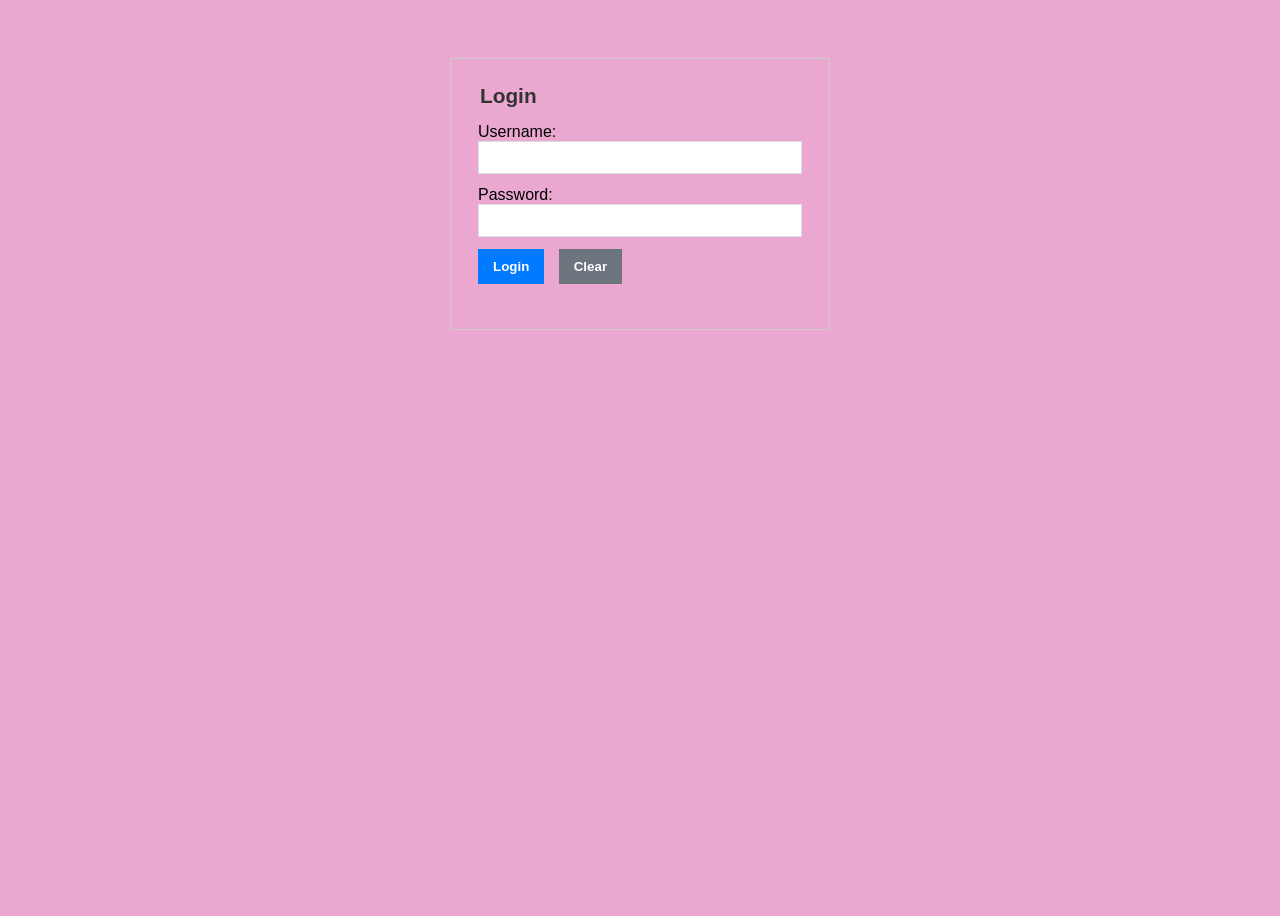
==== login.html @ 3463c51b "Add files via upload" ====
<!DOCTYPE html>
<html>
<head>
	<meta charset='utf-8'>
	<meta http-equiv='X-UA-Compatible' content='IE=edge'>
	<title>Page Title</title>
	<meta name='viewport' content='width=device-width, initial-scale=1'>
	<link rel='stylesheet' type='text/css' media='screen' href='main.css'>
	<script src='login.js'></script>
</head>
<body>
	<form name="myLogin" id = "myLogin">
		<fieldset>
			<legend>Login</legend>
			Username: 
			<input type="text" name="username" id="username" required>
			<br>
			Password: 
			<input type="password" name="password" required>
			<br>
			<input type="submit" value="Login">
			<input type="reset" value="Clear">
		</fieldset>
	</form>
</body>
</html>
---- main.css ----
* {
    box-sizing: border-box;
    font-family: Arial, sans-serif;
}

body {
    background-color: #eaa8d0; 
    display: flex;
    justify-content: center; 
    align-items: flex-start; 
    padding-top: 50px; 
    min-height: 100vh;
}

form {
    background-color: #eaa8d0;
    padding: 25px;
    border: 1px solid #ccc; 
    width: 100%;
    max-width: 380px; 
}


fieldset {
    border: none;
    padding: 0;
    margin-bottom: 20px;
}

legend {
    font-size: 1.3em;
    font-weight: bold;
    color: #333;
    margin-bottom: 15px;
}


input[type="text"],
input[type="password"],
input[type="email"],
input[type="date"] {
    width: 100%;
    padding: 8px;
    margin-bottom: 12px; 
    border: 1px solid #ddd;
}


input[type="submit"],
input[type="reset"] {
    padding: 10px 15px;
    border: none;
    cursor: pointer;
    font-weight: bold;
    margin-right: 10px;
}


input[type="submit"] {
    background-color: #007bff;
    color: white;
}

input[type="submit"]:hover {
    background-color: #0056b3;
}

input[type="reset"] {
    background-color: #6c757d; 
    color: white;
}
span {
    color: red; 
}
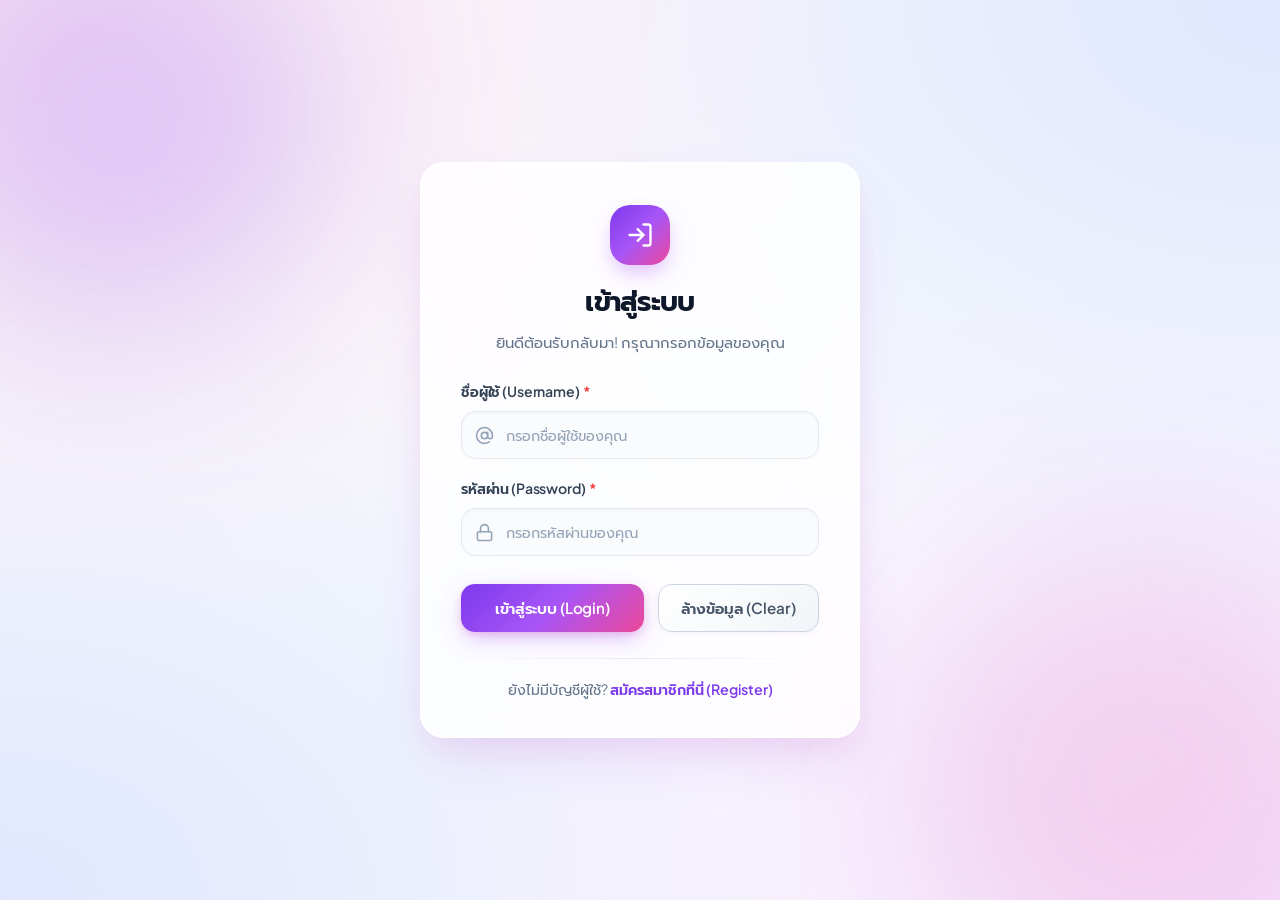
==== commit ccf9da37: "Update" ====
--- a/login.html
+++ b/login.html
@@ -1,26 +1,98 @@
 <!DOCTYPE html>
-<html>
+<html lang="th">
 <head>
 	<meta charset='utf-8'>
 	<meta http-equiv='X-UA-Compatible' content='IE=edge'>
-	<title>Page Title</title>
+	<title>เข้าสู่ระบบสมาชิก | Member Login</title>
 	<meta name='viewport' content='width=device-width, initial-scale=1'>
+	<meta name="description" content="หน้าเข้าสู่ระบบสมาชิก สวยงาม ทันสมัย ใช้งานง่าย">
+	<!-- Google Fonts -->
+	<link rel="preconnect" href="https://fonts.googleapis.com">
+	<link rel="preconnect" href="https://fonts.gstatic.com" crossorigin>
+	<link href="https://fonts.googleapis.com/css2?family=Plus+Jakarta+Sans:wght@400;500;600;700&family=Prompt:wght@300;400;500;600;700&display=swap" rel="stylesheet">
 	<link rel='stylesheet' type='text/css' media='screen' href='main.css'>
 	<script src='login.js'></script>
 </head>
 <body>
-	<form name="myLogin" id = "myLogin">
-		<fieldset>
-			<legend>Login</legend>
-			Username: 
-			<input type="text" name="username" id="username" required>
-			<br>
-			Password: 
-			<input type="password" name="password" required>
-			<br>
-			<input type="submit" value="Login">
-			<input type="reset" value="Clear">
-		</fieldset>
-	</form>
+	<main class="page-wrapper login-mode">
+		<form name="myLogin" id="myLogin">
+			<fieldset>
+				<!-- Form Header -->
+				<header class="form-header">
+					<div class="header-icon-wrapper" aria-hidden="true">
+						<svg viewBox="0 0 24 24" fill="none" stroke="currentColor" stroke-width="2" stroke-linecap="round" stroke-linejoin="round">
+							<path d="M15 3h4a2 2 0 0 1 2 2v14a2 2 0 0 1-2 2h-4"></path>
+							<polyline points="10 17 15 12 10 7"></polyline>
+							<line x1="15" y1="12" x2="3" y2="12"></line>
+						</svg>
+					</div>
+					<legend>เข้าสู่ระบบ</legend>
+					<p class="form-subtitle">ยินดีต้อนรับกลับมา! กรุณากรอกข้อมูลของคุณ</p>
+				</header>
+
+				<!-- Friendly Hint when arrived from registration -->
+				<div id="registeredHint" class="info-hint-box" style="display: none;" role="status">
+					<span>✨ ได้รับข้อมูลบัญชีจากการลงทะเบียนแล้ว! กรุณากรอกชื่อผู้ใช้และรหัสผ่านเพื่อเข้าสู่ระบบ</span>
+				</div>
+
+				<!-- Username Field -->
+				<div class="form-group">
+					<label for="username">ชื่อผู้ใช้ (Username)<span class="req-star">*</span></label>
+					<div class="input-control">
+						<span class="input-icon" aria-hidden="true">
+							<svg viewBox="0 0 24 24" fill="none" stroke="currentColor" stroke-width="2" stroke-linecap="round" stroke-linejoin="round">
+								<circle cx="12" cy="12" r="4"></circle>
+								<path d="M16 8v5a3 3 0 0 0 6 0v-1a10 10 0 1 0-3.92 7.94"></path>
+							</svg>
+						</span>
+						<input type="text" name="username" id="username" placeholder="กรอกชื่อผู้ใช้ของคุณ" required autocomplete="username">
+					</div>
+				</div>
+
+				<!-- Password Field -->
+				<div class="form-group">
+					<label for="password">รหัสผ่าน (Password)<span class="req-star">*</span></label>
+					<div class="input-control">
+						<span class="input-icon" aria-hidden="true">
+							<svg viewBox="0 0 24 24" fill="none" stroke="currentColor" stroke-width="2" stroke-linecap="round" stroke-linejoin="round">
+								<rect x="3" y="11" width="18" height="11" rx="2" ry="2"></rect>
+								<path d="M7 11V7a5 5 0 0 1 10 0v4"></path>
+							</svg>
+						</span>
+						<input type="password" name="password" id="password" placeholder="กรอกรหัสผ่านของคุณ" required autocomplete="current-password">
+					</div>
+				</div>
+
+				<!-- Action Buttons -->
+				<div class="button-actions-group">
+					<input type="submit" value="เข้าสู่ระบบ (Login)">
+					<input type="reset" value="ล้างข้อมูล (Clear)">
+				</div>
+
+				<!-- Card Footer Link -->
+				<div class="form-footer-divider"></div>
+				<p class="switch-page-prompt">
+					ยังไม่มีบัญชีผู้ใช้? <a href="index.html">สมัครสมาชิกที่นี่ (Register)</a>
+				</p>
+			</fieldset>
+		</form>
+	</main>
+
+	<!-- Auto-detect registration query parameters -->
+	<script>
+		document.addEventListener('DOMContentLoaded', function() {
+			try {
+				var urlParams = new URLSearchParams(window.location.search);
+				if (urlParams.get('username')) {
+					var hintBox = document.getElementById('registeredHint');
+					if (hintBox) {
+						hintBox.style.display = 'flex';
+					}
+				}
+			} catch (e) {
+				console.error(e);
+			}
+		});
+	</script>
 </body>
 </html>
--- a/main.css
+++ b/main.css
@@ -1,75 +1,707 @@
+/* ==========================================================================
+   Modern & Premium Glassmorphism Design System for Register & Login Forms
+   ========================================================================== */
+
+@import url('https://fonts.googleapis.com/css2?family=Plus+Jakarta+Sans:wght@400;500;600;700&family=Prompt:wght@300;400;500;600;700&display=swap');
+
+:root {
+    /* Color Palette - Vibrant Indigo, Soft Violet & Rose Pastels */
+    --primary: #7c3aed;
+    --primary-hover: #6d28d9;
+    --primary-gradient: linear-gradient(135deg, #7c3aed 0%, #a855f7 50%, #ec4899 100%);
+    --primary-glow: rgba(168, 85, 247, 0.4);
+
+    /* Pastel Purple / Pink Focus Palette */
+    --focus-border: #c084fc;
+    --focus-ring: rgba(192, 132, 252, 0.28);
+    --focus-glow: rgba(236, 72, 153, 0.18);
+
+    /* Reset / Clear Button Gradient */
+    --btn-reset-gradient: linear-gradient(135deg, #ffffff 0%, #f8fafc 50%, #f1f5f9 100%);
+    --btn-reset-border: #cbd5e1;
+    --btn-reset-text: #475569;
+    --btn-reset-hover-gradient: linear-gradient(135deg, #faf5ff 0%, #f3e8ff 100%);
+    --btn-reset-hover-border: #d8b4fe;
+    --btn-reset-hover-text: #7e22ce;
+
+    /* Background Mesh kept as original */
+    --bg-mesh-1: #e0e7ff;
+    --bg-mesh-2: #fae8ff;
+    --bg-mesh-3: #fce7f3;
+    --bg-base: #f8fafc;
+
+    /* Glassmorphism Card Surface */
+    --surface-glass: rgba(255, 255, 255, 0.82);
+    --surface-border: rgba(255, 255, 255, 0.88);
+    --surface-input: rgba(248, 250, 252, 0.78);
+    --surface-input-focus: #ffffff;
+    --input-border: #e2e8f0;
+    --input-border-hover: #cbd5e1;
+
+    --text-primary: #0f172a;
+    --text-secondary: #334155;
+    --text-muted: #64748b;
+    --text-accent: #7c3aed;
+
+    --error-bg: #fef2f2;
+    --error-border: #fecaca;
+    --error-text: #dc2626;
+
+    /* Shadows & Depth */
+    --shadow-card: 
+        0 25px 60px -15px rgba(124, 58, 237, 0.14),
+        0 15px 30px -5px rgba(236, 72, 153, 0.08),
+        0 0 0 1px rgba(255, 255, 255, 0.9) inset,
+        0 2px 4px rgba(0, 0, 0, 0.02);
+    --shadow-card-hover:
+        0 30px 70px -15px rgba(124, 58, 237, 0.2),
+        0 18px 36px -5px rgba(236, 72, 153, 0.12),
+        0 0 0 1px rgba(255, 255, 255, 0.95) inset;
+    
+    --shadow-input-inset: inset 0 2px 4px rgba(0, 0, 0, 0.028);
+    --shadow-input-focus: 
+        0 0 0 4px var(--focus-ring),
+        0 0 18px var(--focus-glow),
+        inset 0 1px 2px rgba(0, 0, 0, 0.01);
+    
+    --shadow-button-primary: 
+        0 8px 24px -4px rgba(168, 85, 247, 0.42),
+        0 3px 8px -2px rgba(236, 72, 153, 0.3);
+    --shadow-button-hover: 
+        0 14px 30px -4px rgba(168, 85, 247, 0.55),
+        0 6px 14px -2px rgba(236, 72, 153, 0.38);
+    --shadow-button-reset:
+        0 2px 6px rgba(0, 0, 0, 0.04);
+    --shadow-button-reset-hover:
+        0 8px 20px -4px rgba(192, 132, 252, 0.28);
+
+    /* Radii & Transitions */
+    --radius-card: 24px;
+    --radius-input: 14px;
+    --radius-pill: 9999px;
+    --transition: all 0.22s cubic-bezier(0.16, 1, 0.3, 1);
+}
+
+/* ==========================================================================
+   Base & Reset
+   ========================================================================== */
 
 * {
+    margin: 0;
+    padding: 0;
     box-sizing: border-box;
-    font-family: Arial, sans-serif;
+    font-family: 'Plus Jakarta Sans', 'Prompt', -apple-system, BlinkMacSystemFont, 'Segoe UI', Roboto, sans-serif;
+    -webkit-font-smoothing: antialiased;
+    -moz-osx-font-smoothing: grayscale;
 }
 
 body {
-    background-color: #eaa8d0; 
+    min-height: 100vh;
     display: flex;
-    justify-content: center; 
-    align-items: flex-start; 
-    padding-top: 50px; 
-    min-height: 100vh;
-}
-
+    justify-content: center;
+    align-items: center;
+    padding: 44px 20px;
+    background-color: var(--bg-base);
+    background-image: 
+        radial-gradient(at 0% 0%, var(--bg-mesh-3) 0px, transparent 50%),
+        radial-gradient(at 100% 0%, var(--bg-mesh-1) 0px, transparent 50%),
+        radial-gradient(at 100% 100%, var(--bg-mesh-2) 0px, transparent 50%),
+        radial-gradient(at 0% 100%, #e0e7ff 0px, transparent 50%);
+    background-attachment: fixed;
+    position: relative;
+    overflow-x: hidden;
+    color: var(--text-primary);
+}
+
+/* Atmospheric Ambient Glowing Orbs */
+body::before,
+body::after {
+    content: '';
+    position: fixed;
+    border-radius: 50%;
+    filter: blur(90px);
+    z-index: 0;
+    pointer-events: none;
+    opacity: 0.65;
+    animation: floatAmbient 18s ease-in-out infinite alternate;
+}
+
+body::before {
+    width: 440px;
+    height: 440px;
+    top: -100px;
+    left: -100px;
+    background: radial-gradient(circle, rgba(168, 85, 247, 0.45) 0%, rgba(99, 102, 241, 0.25) 100%);
+}
+
+body::after {
+    width: 480px;
+    height: 480px;
+    bottom: -120px;
+    right: -100px;
+    background: radial-gradient(circle, rgba(244, 114, 182, 0.4) 0%, rgba(139, 92, 246, 0.2) 100%);
+    animation-delay: -9s;
+}
+
+@keyframes floatAmbient {
+    0% {
+        transform: translate(0, 0) scale(1);
+    }
+    100% {
+        transform: translate(40px, 30px) scale(1.12);
+    }
+}
+
+/* ==========================================================================
+   Page Container & Form Wrapper
+   ========================================================================== */
+
+.page-wrapper {
+    width: 100%;
+    max-width: 530px;
+    position: relative;
+    z-index: 1;
+    animation: fadeInUp 0.45s cubic-bezier(0.16, 1, 0.3, 1);
+}
+
+.page-wrapper.login-mode {
+    max-width: 440px;
+}
+
+/* Main Card Container with Enhanced Glassmorphism & Soft Drop Shadow */
 form {
-    background-color: #eaa8d0;
-    padding: 25px;
-    border: 1px solid #ccc; 
+    background: var(--surface-glass);
+    backdrop-filter: blur(24px) saturate(190%);
+    -webkit-backdrop-filter: blur(24px) saturate(190%);
+    border: 1px solid var(--surface-border);
+    border-radius: var(--radius-card);
+    padding: 42px 40px 36px 40px;
+    box-shadow: var(--shadow-card);
+    transition: var(--transition);
+    position: relative;
     width: 100%;
-    max-width: 380px; 
-}
-
+}
+
+form:hover {
+    box-shadow: var(--shadow-card-hover);
+    border-color: rgba(255, 255, 255, 0.95);
+}
 
 fieldset {
     border: none;
     padding: 0;
+    margin: 0;
+}
+
+/* ==========================================================================
+   Form Header & Typography Hierarchy
+   ========================================================================== */
+
+.form-header {
+    text-align: center;
+    margin-bottom: 28px;
+}
+
+.header-icon-wrapper {
+    width: 60px;
+    height: 60px;
+    margin: 0 auto 16px auto;
+    border-radius: 20px;
+    background: var(--primary-gradient);
+    display: flex;
+    align-items: center;
+    justify-content: center;
+    color: #ffffff;
+    box-shadow: 0 10px 22px -4px var(--primary-glow);
+    transition: var(--transition);
+}
+
+.header-icon-wrapper:hover {
+    transform: scale(1.08) rotate(-4deg);
+    box-shadow: 0 14px 28px -4px var(--primary-glow);
+}
+
+.header-icon-wrapper svg {
+    width: 28px;
+    height: 28px;
+}
+
+legend {
+    font-size: 1.72rem;
+    font-weight: 700;
+    color: var(--text-primary);
+    letter-spacing: -0.025em;
+    margin-bottom: 8px;
+    display: block;
+    width: 100%;
+    text-align: center;
+}
+
+.form-subtitle {
+    font-size: 0.93rem;
+    color: var(--text-muted);
+    line-height: 1.55;
+    margin-bottom: 8px;
+}
+
+/* Badge for requirement info */
+.required-info-badge {
+    display: inline-flex;
+    align-items: center;
+    gap: 6px;
+    background: rgba(168, 85, 247, 0.09);
+    border: 1px solid rgba(168, 85, 247, 0.18);
+    color: var(--primary);
+    font-size: 0.79rem;
+    font-weight: 600;
+    padding: 5px 12px;
+    border-radius: var(--radius-pill);
+    margin-top: 6px;
+}
+
+.badge-dot {
+    width: 6px;
+    height: 6px;
+    border-radius: 50%;
+    background: var(--primary);
+}
+
+/* ==========================================================================
+   Error Alert Message Box (#errormsg)
+   ========================================================================== */
+
+#errormsg {
+    display: none;
+    width: 100%;
+    background-color: var(--error-bg);
+    border: 1px solid var(--error-border);
+    color: var(--error-text);
+    padding: 12px 16px;
+    border-radius: var(--radius-input);
+    font-size: 0.88rem;
+    font-weight: 500;
+    line-height: 1.45;
+    margin-bottom: 22px;
+    align-items: center;
+    gap: 10px;
+    box-shadow: 0 4px 14px rgba(220, 38, 38, 0.08);
+}
+
+/* Display error message automatically when populated with text */
+#errormsg:not(:empty) {
+    display: flex;
+    animation: shakeAlert 0.4s cubic-bezier(0.36, 0.07, 0.19, 0.97) both;
+}
+
+#errormsg::before {
+    content: '⚠️';
+    font-size: 1.05rem;
+    flex-shrink: 0;
+}
+
+@keyframes shakeAlert {
+    10%, 90% { transform: translate3d(-1px, 0, 0); }
+    20%, 80% { transform: translate3d(2px, 0, 0); }
+    30%, 50%, 70% { transform: translate3d(-3px, 0, 0); }
+    40%, 60% { transform: translate3d(3px, 0, 0); }
+}
+
+/* Info Box / Notification for Login query params */
+.info-hint-box {
+    display: flex;
+    align-items: center;
+    gap: 10px;
+    background: rgba(16, 185, 129, 0.08);
+    border: 1px solid rgba(16, 185, 129, 0.25);
+    color: #047857;
+    padding: 12px 16px;
+    border-radius: var(--radius-input);
+    font-size: 0.86rem;
+    font-weight: 500;
+    margin-bottom: 22px;
+}
+
+/* ==========================================================================
+   Form Fields, Inset Shadow & Pastel Glow Focus States
+   ========================================================================== */
+
+.form-group {
     margin-bottom: 20px;
-}
-
-legend {
-    font-size: 1.3em;
-    font-weight: bold;
-    color: #333;
-    margin-bottom: 15px;
-}
-
+    position: relative;
+    text-align: left;
+}
+
+.form-row {
+    display: grid;
+    grid-template-columns: 1fr 1fr;
+    gap: 16px;
+}
+
+label {
+    display: block;
+    font-size: 0.88rem;
+    font-weight: 600;
+    color: var(--text-secondary);
+    margin-bottom: 8px;
+    letter-spacing: -0.01em;
+}
+
+.req-star {
+    color: #ef4444;
+    margin-left: 3px;
+    font-weight: 700;
+}
+
+/* Modern Input Controls with Inset Shadow & Pastel Glow */
+.input-control {
+    position: relative;
+    display: flex;
+    align-items: center;
+    width: 100%;
+}
+
+.input-icon {
+    position: absolute;
+    left: 14px;
+    color: #94a3b8;
+    pointer-events: none;
+    display: flex;
+    align-items: center;
+    justify-content: center;
+    transition: color 0.2s ease;
+    z-index: 2;
+}
+
+.input-icon svg {
+    width: 19px;
+    height: 19px;
+}
 
 input[type="text"],
 input[type="password"],
 input[type="email"],
 input[type="date"] {
     width: 100%;
-    padding: 8px;
-    margin-bottom: 12px; 
-    border: 1px solid #ddd;
-}
-
+    height: 48px;
+    padding: 0 14px 0 44px;
+    font-size: 0.93rem;
+    color: var(--text-primary);
+    background-color: var(--surface-input);
+    border: 1.5px solid var(--input-border);
+    border-radius: var(--radius-input);
+    box-shadow: var(--shadow-input-inset);
+    transition: var(--transition);
+    outline: none;
+}
+
+/* Input when icon is not present */
+.no-icon input[type="text"],
+.no-icon input[type="password"],
+.no-icon input[type="email"],
+.no-icon input[type="date"] {
+    padding-left: 14px;
+}
+
+/* Placeholder styling */
+input::placeholder {
+    color: #94a3b8;
+    font-weight: 400;
+    font-size: 0.9rem;
+}
+
+/* Hover State */
+input[type="text"]:hover,
+input[type="password"]:hover,
+input[type="email"]:hover,
+input[type="date"]:hover {
+    border-color: var(--input-border-hover);
+    background-color: #ffffff;
+    box-shadow: inset 0 1px 2px rgba(0, 0, 0, 0.02);
+}
+
+/* Premium Pastel Violet/Pink Glowing Focus State */
+input[type="text"]:focus,
+input[type="password"]:focus,
+input[type="email"]:focus,
+input[type="date"]:focus {
+    border-color: var(--focus-border);
+    background-color: var(--surface-input-focus);
+    box-shadow: var(--shadow-input-focus);
+    transform: translateY(-1.5px);
+}
+
+.input-control:focus-within .input-icon {
+    color: #a855f7;
+}
+
+/* Date Input Specifics */
+input[type="date"] {
+    cursor: pointer;
+    font-family: inherit;
+    color: var(--text-primary);
+}
+
+input[type="date"]::-webkit-calendar-picker-indicator {
+    cursor: pointer;
+    opacity: 0.6;
+    transition: opacity 0.2s ease;
+    filter: invert(0.2);
+}
+
+input[type="date"]:hover::-webkit-calendar-picker-indicator,
+input[type="date"]:focus::-webkit-calendar-picker-indicator {
+    opacity: 1;
+}
+
+/* ==========================================================================
+   Gender Interactive Cards / Segmented Options
+   ========================================================================== */
+
+.gender-options-grid {
+    display: grid;
+    grid-template-columns: repeat(3, 1fr);
+    gap: 12px;
+}
+
+.gender-card {
+    position: relative;
+    cursor: pointer;
+    margin: 0;
+}
+
+.gender-card input[type="radio"] {
+    position: absolute;
+    opacity: 0;
+    width: 0;
+    height: 0;
+}
+
+.gender-content {
+    display: flex;
+    align-items: center;
+    justify-content: center;
+    gap: 6px;
+    height: 46px;
+    padding: 0 12px;
+    background: var(--surface-input);
+    border: 1.5px solid var(--input-border);
+    border-radius: var(--radius-input);
+    box-shadow: var(--shadow-input-inset);
+    font-size: 0.88rem;
+    font-weight: 500;
+    color: var(--text-secondary);
+    transition: var(--transition);
+    user-select: none;
+}
+
+.gender-card:hover .gender-content {
+    border-color: var(--input-border-hover);
+    background: #ffffff;
+    transform: translateY(-1.5px);
+}
+
+/* Radio Checked State with Pastel Glow */
+.gender-card input[type="radio"]:checked + .gender-content {
+    background: linear-gradient(135deg, rgba(168, 85, 247, 0.12) 0%, rgba(236, 72, 153, 0.08) 100%);
+    border-color: var(--focus-border);
+    color: #6b21a8;
+    font-weight: 600;
+    box-shadow: 0 4px 14px rgba(192, 132, 252, 0.22);
+    transform: translateY(-1.5px);
+}
+
+.gender-icon {
+    font-size: 1rem;
+}
+
+/* ==========================================================================
+   Action Buttons (Register, Login, Reset, Clear) with Gradients & Hover Effects
+   ========================================================================== */
+
+.button-actions-group {
+    display: flex;
+    align-items: center;
+    gap: 14px;
+    margin-top: 28px;
+}
 
 input[type="submit"],
 input[type="reset"] {
-    padding: 10px 15px;
+    height: 48px;
+    padding: 0 22px;
+    border-radius: var(--radius-input);
+    font-size: 0.95rem;
+    font-weight: 600;
+    cursor: pointer;
+    transition: var(--transition);
+    display: inline-flex;
+    align-items: center;
+    justify-content: center;
+    text-align: center;
+    position: relative;
+    outline: none;
+}
+
+/* Primary Button (Register / Login) */
+input[type="submit"] {
+    flex: 1.4;
+    background: var(--primary-gradient);
+    color: #ffffff;
     border: none;
-    cursor: pointer;
-    font-weight: bold;
-    margin-right: 10px;
-}
-
-
-input[type="submit"] {
-    background-color: #007bff;
-    color: white;
+    box-shadow: var(--shadow-button-primary);
+    letter-spacing: -0.01em;
 }
 
 input[type="submit"]:hover {
-    background-color: #0056b3;
-}
-
+    transform: translateY(-3px);
+    box-shadow: var(--shadow-button-hover);
+    filter: brightness(1.04);
+}
+
+input[type="submit"]:active {
+    transform: translateY(-0.5px);
+    box-shadow: var(--shadow-button-primary);
+    filter: brightness(0.98);
+}
+
+/* Secondary Button (Reset / Clear) with Gentle Soft Gradient & Hover Sheen */
 input[type="reset"] {
-    background-color: #6c757d; 
-    color: white;
-}
-span {
-    color: red; 
+    flex: 1;
+    background: var(--btn-reset-gradient);
+    color: var(--btn-reset-text);
+    border: 1.5px solid var(--btn-reset-border);
+    box-shadow: var(--shadow-button-reset);
+}
+
+input[type="reset"]:hover {
+    background: var(--btn-reset-hover-gradient);
+    color: var(--btn-reset-hover-text);
+    border-color: var(--btn-reset-hover-border);
+    transform: translateY(-3px);
+    box-shadow: var(--shadow-button-reset-hover);
+}
+
+input[type="reset"]:active {
+    transform: translateY(-0.5px);
+    box-shadow: none;
+}
+
+/* ==========================================================================
+   Card Footer & Switch Links
+   ========================================================================= */
+
+.form-footer-divider {
+    height: 1px;
+    background: linear-gradient(to right, transparent, rgba(226, 232, 240, 0.85), transparent);
+    margin: 26px 0 20px 0;
+}
+
+.switch-page-prompt {
+    text-align: center;
+    font-size: 0.89rem;
+    color: var(--text-muted);
+}
+
+.switch-page-prompt a {
+    color: var(--primary);
+    font-weight: 600;
+    text-decoration: none;
+    transition: var(--transition);
+    position: relative;
+    padding-bottom: 2px;
+}
+
+.switch-page-prompt a::after {
+    content: '';
+    position: absolute;
+    bottom: 0;
+    left: 0;
+    width: 0;
+    height: 1.5px;
+    background: var(--primary-gradient);
+    transition: width 0.22s ease-in-out;
+}
+
+.switch-page-prompt a:hover {
+    color: #a855f7;
+}
+
+.switch-page-prompt a:hover::after {
+    width: 100%;
+}
+
+/* ==========================================================================
+   Animations
+   ========================================================================== */
+
+@keyframes fadeInUp {
+    from {
+        opacity: 0;
+        transform: translate3d(0, 18px, 0);
+    }
+    to {
+        opacity: 1;
+        transform: translate3d(0, 0, 0);
+    }
+}
+
+/* ==========================================================================
+   Responsive Adaptations (Tablet & Mobile)
+   ========================================================================== */
+
+@media (max-width: 640px) {
+    body {
+        padding: 24px 14px;
+        align-items: flex-start;
+    }
+
+    form {
+        padding: 30px 22px 26px 22px;
+        border-radius: 20px;
+    }
+
+    .form-row {
+        grid-template-columns: 1fr;
+        gap: 0;
+    }
+
+    .gender-options-grid {
+        grid-template-columns: 1fr;
+        gap: 8px;
+    }
+
+    .gender-content {
+        height: 44px;
+        justify-content: flex-start;
+        padding-left: 14px;
+    }
+
+    .button-actions-group {
+        flex-direction: column-reverse;
+        gap: 12px;
+    }
+
+    input[type="submit"],
+    input[type="reset"] {
+        width: 100%;
+        height: 46px;
+    }
+
+    legend {
+        font-size: 1.48rem;
+    }
+}
+
+@media (max-width: 380px) {
+    body {
+        padding: 16px 10px;
+    }
+
+    form {
+        padding: 26px 16px 22px 16px;
+    }
+
+    legend {
+        font-size: 1.35rem;
+    }
 }
